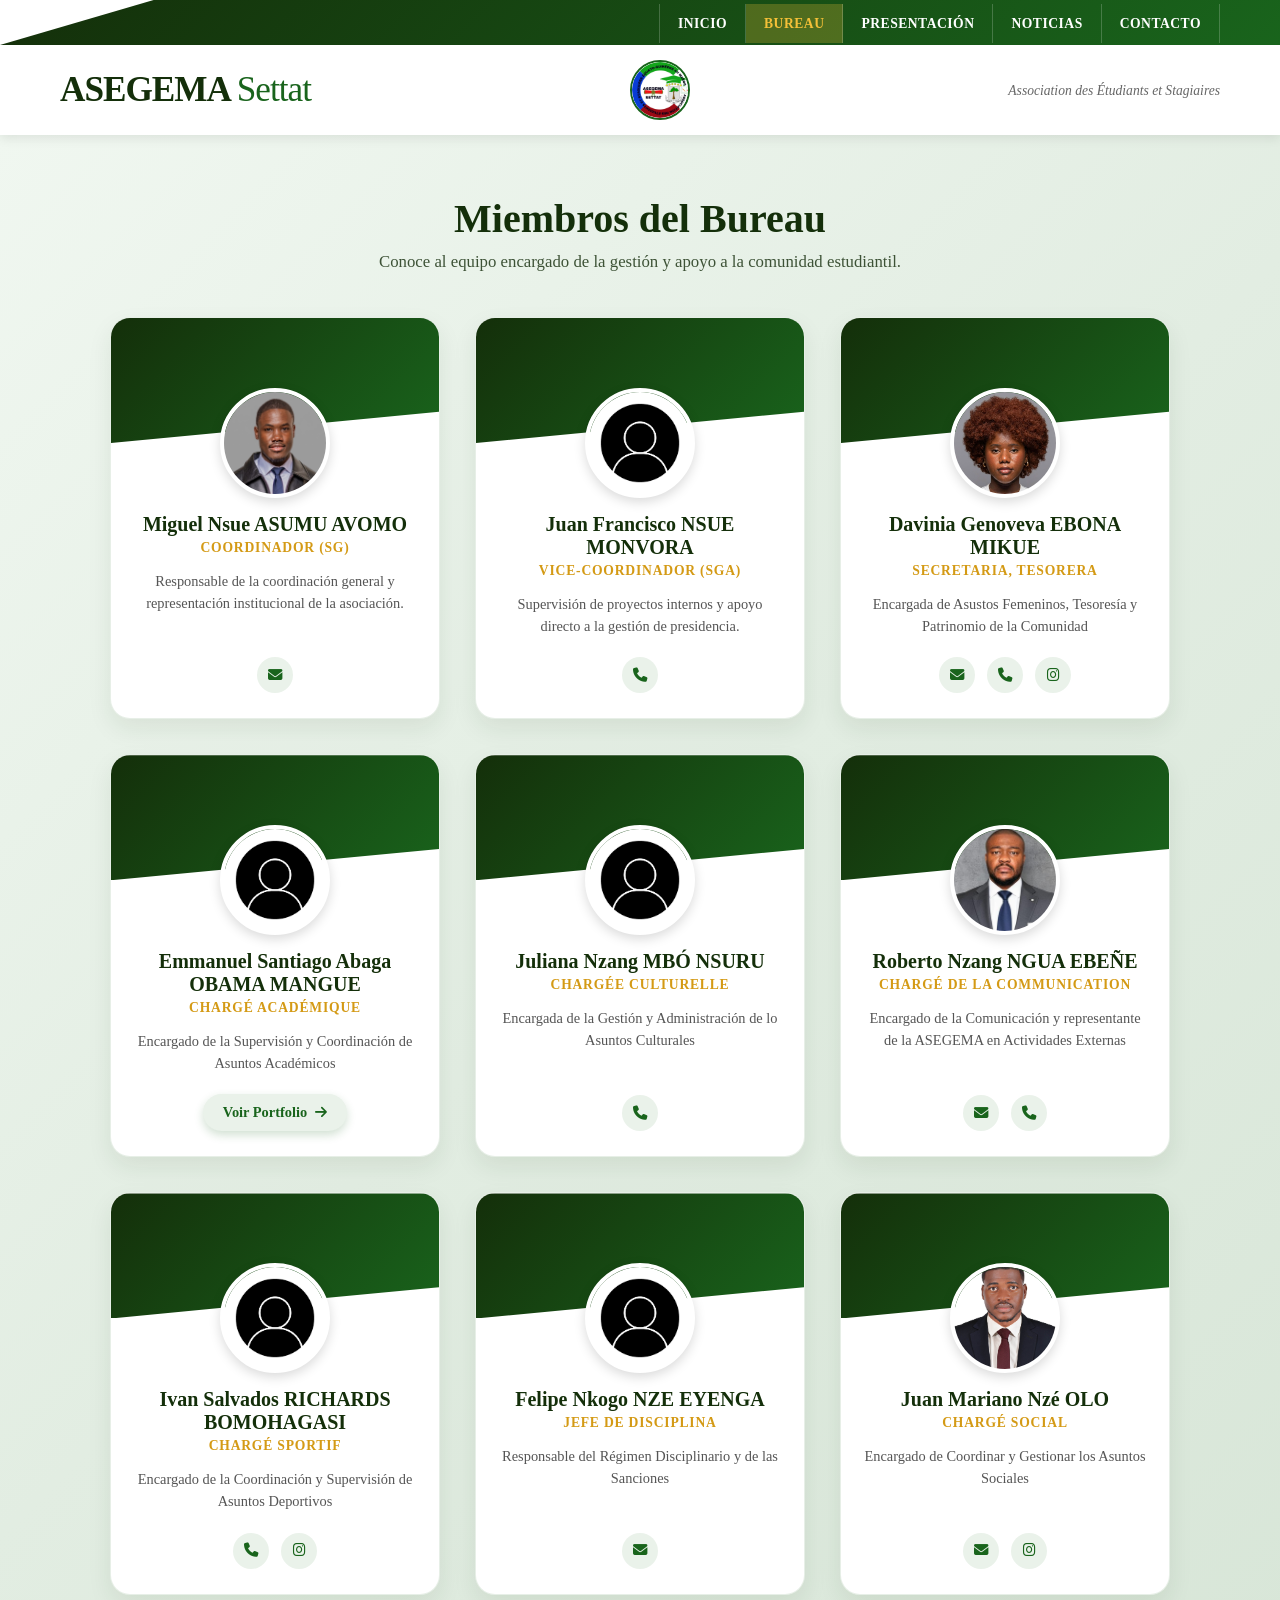
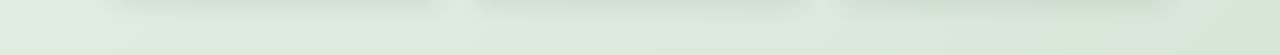
==== bureau.html @ 9135a16c "Primer Lanzamiento" ====
<!DOCTYPE html>
<html lang="es">
<head>
    <meta charset="UTF-8">
    <meta name="viewport" content="width=device-width, initial-scale=1.0">
    <title>Bureau | ASEGEMA Settat</title>
    
    <!-- CSS Exclusivo de la página Bureau -->
    <link rel="stylesheet" href="css/bureau.css">

     <!-- CSS Principal (Header, Footer, tipografía general) -->
    <link rel="stylesheet" href="css/styles.css">
    
    <!-- Font Awesome para los iconos de contacto -->
    <link rel="stylesheet" href="https://cdnjs.cloudflare.com/ajax/libs/font-awesome/6.5.1/css/all.min.css">
</head>
<body>
    <header class="site-header">
    
    <!-- 1. Barra Superior con Navegación y Forma Curva -->
    <div class="top-header-bar">
        <div class="top-container">
            <!-- Menú Navegación en la barra superior -->
            <nav class="nav-menu">
                <ul>
                    <li><a href="index.html">INICIO</a></li>
                    <li><a href="bureau.html" class="active">BUREAU</a></li>
                    <li><a href="membres.html">PRESENTACIÓN</a></li>
                    <li><a href="noticias.html">NOTICIAS</a></li>
                    <li><a href="#contacto">CONTACTO</a></li>
                </ul>
            </nav>
        </div>
    </div>

    <!-- 2. Barra Principal (Logo sobre fondo blanco) -->
    <div class="main-header-bar">
        <div class="container main-container">
            <div class="logo">
                <a href="#inicio">
                    <h1>ASEGEMA <span>Settat</span></h1>
                </a>
            </div>

            <div class="icon-avatar">
                    <img src="images/ASEGEMA Settat.jpeg" alt="Logo ASEGEMA Settat">
            </div>
            
            <!-- Espacio reservado para buscador o redes si lo deseas en el futuro -->
            <div class="header-extra">
                <span class="tagline">Association des Étudiants et Stagiaires</span>
            </div>
        </div>
    </div>

</header>

    <main class="bureau-page">
        <div class="container">
            <h1 class="bureau-title">Miembros del Bureau</h1>
            <p class="bureau-subtitle">Conoce al equipo encargado de la gestión y apoyo a la comunidad estudiantil.</p>

            <!-- Grilla principal de 8 tarjetas -->
            <div class="bureau-grid">

                <!-- 1. Président -->
                <div class="profile-card">
                    <div class="card-header-bg"></div>
                    <div class="profile-avatar">
                        <img src="images/Membres/SG.jpeg" alt="Nombre Apellidos">
                    </div>
                    <div class="card-body">
                        <h3>Miguel Nsue ASUMU AVOMO</h3>
                        <span class="member-role">Coordinador (SG)</span>
                        <p class="member-desc">Responsable de la coordinación general y representación institucional de la asociación.</p>
                        <div class="member-contact">
                            <a href="mailto:miguelnsue13@gmail.com" aria-label="Email"><i class="fa-solid fa-envelope"></i></a>
                        </div>
                    </div>
                </div>

                <!-- 2. Vice-Président -->
                <div class="profile-card">
                    <div class="card-header-bg"></div>
                    <div class="profile-avatar">
                        <img src="images/profil.png" alt="Nombre Apellidos">
                    </div>
                    <div class="card-body">
                        <h3>Juan Francisco NSUE MONVORA</h3>
                        <span class="member-role">Vice-Coordinador (SGA)</span>
                        <p class="member-desc">Supervisión de proyectos internos y apoyo directo a la gestión de presidencia.</p>
                        <div class="member-contact">
                            <a href="tel:+212776471736" aria-label="Téléphone"><i class="fa-solid fa-phone"></i></a>
                        </div>
                    </div>
                </div>

                <!-- 3. Secrétaire Général -->
                <div class="profile-card">
                    <div class="card-header-bg"></div>
                    <div class="profile-avatar">
                        <img src="images/Membres/Davinia.jpg" alt="Nombre Apellidos">
                    </div>
                    <div class="card-body">
                        <h3>Davinia Genoveva EBONA MIKUE</h3>
                        <span class="member-role">Secretaria, Tesorera</span>
                        <p class="member-desc">Encargada de Asustos Femeninos, Tesoresía y Patrinomio de la Comunidad</p>
                        <div class="member-contact">
                            <a href="mailto:ebonamikuedavinia@gmail.com" aria-label="Email"><i class="fa-solid fa-envelope"></i></a>
                            <a href="tel:+212 6 82 59 41 93" aria-label="Téléphone"><i class="fa-solid fa-phone"></i></a>
                            <a href="https://www.instagram.com/wendy_tx_17?igsh=Nm9wcmEwaTJwZjBo&utm_source=ig_contact_invite" target="_blank"><i class="fa-brands fa-instagram"></i></a>
                        </div>
                    </div>
                </div>

                <!-- 4. Responsable Académique  -->
                <div class="profile-card">
                    <div class="card-header-bg"></div>
                    <div class="profile-avatar">
                        <img src="images/profil.png" alt="Nombre Apellidos">
                    </div>
                    <div class="card-body">
                        <h3>Emmanuel Santiago Abaga OBAMA MANGUE</h3>
                        <span class="member-role">Chargé Académique</span>
                        <p class="member-desc">Encargado de la Supervisión y Coordinación de Asuntos Académicos</p>
                        <a href="https://emmsantiago42-ops.github.io/obamamague-portfolio/" target="_blank" class="portfolio-btn">
                            <span>Voir Portfolio</span>
                            <i class="fa-solid fa-arrow-right"></i>
                        </a>
                    </div>
                </div>

                <!-- 5. Responsable Culturel -->
                <div class="profile-card">
                    <div class="card-header-bg"></div>
                    <div class="profile-avatar">
                        <img src="images/profil.png" alt="Nombre Apellidos">
                    </div>
                    <div class="card-body">
                        <h3>Juliana Nzang MBÓ NSURU</h3>
                        <span class="member-role">Chargée Culturelle</span>
                        <p class="member-desc">Encargada de la Gestión y Administración de lo Asuntos Culturales</p>
                        <div class="member-contact">
                            <a href="tel:+212629309653" aria-label="Téléphone"><i class="fa-solid fa-phone"></i></a>
                        </div>
                    </div>
                </div>

                <!-- 6. Responsable de la communication -->
                <div class="profile-card">
                    <div class="card-header-bg"></div>
                    <div class="profile-avatar">
                        <img src="images/Membres/Oro.jpeg" alt="Nombre Apellidos">
                    </div>
                    <div class="card-body">
                        <h3>Roberto Nzang NGUA EBEÑE</h3>
                        <span class="member-role">Chargé de la Communication</span>
                        <p class="member-desc">Encargado de la Comunicación y representante de la ASEGEMA en Actividades Externas</p>
                        <div class="member-contact">
                            <a href="mailto:robertongua760539@gmail.com" aria-label="Email"><i class="fa-solid fa-envelope"></i></a>
                            <a href="tel:+212764933603" aria-label="Téléphone"><i class="fa-solid fa-phone"></i></a>
                        </div>
                    </div>
                </div>

                <!-- 7. Responsable Sportif -->
                <div class="profile-card">
                    <div class="card-header-bg"></div>
                    <div class="profile-avatar">
                        <img src="images/profil.png" alt="Nombre Apellidos">
                    </div>
                    <div class="card-body">
                        <h3>Ivan Salvados RICHARDS BOMOHAGASI</h3>
                        <span class="member-role">Chargé Sportif</span>
                        <p class="member-desc">Encargado de la Coordinación y Supervisión de Asuntos Deportivos</p>
                        <div class="member-contact">
                            <a href="tel:+212766841729" aria-label="Téléphone"><i class="fa-solid fa-phone"></i></a>
                            <a href="https://www.instagram.com/richardsivansalvador?igsh=M2QxNnBqYmNiM3dt" target="_blank"><i class="fa-brands fa-instagram"></i></a>
                        </div>
                    </div>
                </div>

                <!-- 8. Responsable Disciplinaire -->
                <div class="profile-card">
                    <div class="card-header-bg"></div>
                    <div class="profile-avatar">
                        <img src="images/profil.png" alt="Nombre Apellidos">
                    </div>
                    <div class="card-body">
                        <h3>Felipe Nkogo NZE EYENGA</h3>
                        <span class="member-role">Jefe de Disciplina</span>
                        <p class="member-desc">Responsable del Régimen Disciplinario y de las Sanciones</p>
                        <div class="member-contact">
                            <a href="mailto:nzeeyengafelipenkogo@gmail.com" aria-label="Email"><i class="fa-solid fa-envelope"></i></a>
                        </div>
                    </div>
                </div>

                <!-- 9. Responsable Sociale -->
                <div class="profile-card">
                    <div class="card-header-bg"></div>
                    <div class="profile-avatar">
                        <img src="images/Membres/IMG-20260731-WA0099.jpg" alt="Nombre Apellidos">
                    </div>
                    <div class="card-body">
                        <h3>Juan Mariano Nzé OLO</h3>
                        <span class="member-role">Chargé Social</span>
                        <p class="member-desc">Encargado de Coordinar y Gestionar los Asuntos Sociales</p>
                        <div class="member-contact">
                            <a href="mailto:ndongbindangmarianojavier@gmail.com" aria-label="Email"><i class="fa-solid fa-envelope"></i></a>
                            <a href="https://www.instagram.com/adictomariano?utm_source=qr&igsh=MTdwdndyNHoyZ2x6cw==" target="_blank"><i class="fa-brands fa-instagram"></i></a>
                        </div>
                    </div>
                </div>

            </div>
        </div>
    </main>
    <script src="js/main.js"></script>
</body>
</html>
---- css/bureau.css ----
/* ==========================================================================
   ESTILOS EXCLUSIVOS - PÁGINA BUREAU (bureau.css)
   ========================================= */

/* Fondo verde suave con degradado sutil */
.bureau-page {
    padding: 60px 0;
    background: linear-gradient(135deg, #f0f7f0 0%, #e2ede2 50%, #d8e6d8 100%);
    min-height: 100vh;
}

.bureau-title {
    text-align: center;
    font-size: 2.5rem;
    color: #142f0a;
    font-weight: 800;
    margin-bottom: 10px;
}

.bureau-subtitle {
    text-align: center;
    color: #3d5236;
    margin-bottom: 45px;
    font-size: 1.05rem;
}

/* Grilla de 3 columnas */
.bureau-grid {
    display: grid;
    grid-template-columns: repeat(3, 1fr);
    gap: 35px;
    max-width: 1100px;
    margin: 0 auto;
    padding: 0 20px;
}

/* Estructura de la tarjeta */
.profile-card {
    background-color: #ffffff;
    border-radius: 20px;
    box-shadow: 0 10px 25px rgba(20, 47, 10, 0.08);
    border: 1px solid rgba(25, 100, 28, 0.1);
    display: flex;
    flex-direction: column;
    align-items: center; /* Centra horizontalmente el avatar y contenido */
    overflow: hidden; /* Mantiene bordes redondeados limpios */
    transition: transform 0.3s ease, box-shadow 0.3s ease;
}

.profile-card:hover {
    transform: translateY(-8px);
    box-shadow: 0 18px 35px rgba(20, 47, 10, 0.15);
}

/* 1. Cabecera verde con corte diagonal */
.card-header-bg {
    width: 100%;
    height: 125px;
    background: linear-gradient(135deg, #142f0a 0%, #19641c 100%);
    clip-path: polygon(0 0, 100% 0, 100% 75%, 0 100%);
}

/* 2. Avatar centrado en la línea de corte */
.profile-avatar {
    width: 110px;
    height: 110px;
    margin-top: -55px; /* Sube la imagen la mitad de su tamaño */
    position: relative;
    z-index: 5;
}

.profile-avatar img {
    width: 100%;
    height: 100%;
    border-radius: 50%;
    object-fit: cover;
    border: 4px solid #ffffff;
    background-color: #e2ede2; /* Color de fondo mientras carga la imagen */
    box-shadow: 0 4px 12px rgba(0, 0, 0, 0.15);
}

/* 3. Cuerpo de la tarjeta */
.card-body {
    padding: 15px 20px 25px 20px;
    text-align: center;
    width: 100%;
    display: flex;
    flex-direction: column;
    align-items: center;
    flex: 1;
}

.card-body h3 {
    font-size: 1.25rem;
    color: #142f0a;
    font-weight: 700;
    margin-bottom: 4px;
}

.member-role {
    font-size: 0.85rem;
    color: #d49a15;
    font-weight: 700;
    text-transform: uppercase;
    letter-spacing: 0.8px;
    margin-bottom: 15px;
}

.member-desc {
    font-size: 0.9rem;
    color: #555555;
    line-height: 1.5;
    margin-bottom: 20px;
}

/* Iconos de contacto */
.member-contact {
    display: flex;
    gap: 12px;
    margin-top: auto; /* Empuja los iconos al fondo si varía el alto del texto */
}

.member-contact a {
    width: 36px;
    height: 36px;
    background-color: #eaf2ea;
    color: #19641c;
    border-radius: 50%;
    display: flex;
    align-items: center;
    justify-content: center;
    text-decoration: none;
    font-size: 0.9rem;
    transition: all 0.3s ease;
}

.member-contact a:hover {
    background-color: #f5c038;
    color: #142f0a;
    transform: scale(1.1);
}

/* Botón de Portafolio con transiciones */
.portfolio-btn {
    margin-top: auto; /* Mantiene el botón alineado al final de la tarjeta */
    display: inline-flex;
    align-items: center;
    justify-content: center;
    gap: 8px;
    padding: 10px 20px;
    background-color: #eaf2ea;
    color: #19641c;
    font-size: 0.9rem;
    font-weight: 600;
    text-decoration: none;
    border-radius: 25px;
    transition: all 0.3s ease;
    box-shadow: 0 4px 10px rgba(25, 100, 28, 0.2);
}

/* Efecto al pasar el cursor (Hover) */
.portfolio-btn:hover {
    background-color: #f5c038;
    color: #142f0a;
    transform: translateY(-2px);
    box-shadow: 0 6px 15px rgba(245, 192, 56, 0.4);
}

.portfolio-btn i {
    font-size: 0.85rem;
    transition: transform 0.3s ease;
}

.portfolio-btn:hover i {
    transform: translateX(4px); /* Desplaza la flecha sutilmente a la derecha */
}

/* ==========================================
   RESPONSIVO
   ========================================== */
@media (max-width: 992px) {
    .bureau-grid {
        grid-template-columns: repeat(2, 1fr);
        gap: 25px;
    }
}

@media (max-width: 600px) {
    .bureau-grid {
        grid-template-columns: 1fr;
    }
}
---- css/styles.css ----
/* Reset básico para evitar espacios blancos indeseados */
* {
    margin: 0;
    padding: 0;
    box-sizing: border-box;
}

.container {
    max-width: 1200px;
    margin: 0 auto;
    padding: 0 20px;
}

/* ==========================================
   HEADER ESTILO MODELO (CURVO + VERDE)
   ========================================== */
.site-header {
    width: 100%;
    position: relative;
    top: 0;
    z-index: 1000;
    background-color: #ffffff;
    box-shadow: 0 4px 10px rgba(0,0,0,0.08);
}

/* 1. Barra Superior (Verde con la diagonal curva) */
.top-header-bar {
    background: linear-gradient(135deg, #142f0a 0%, #19641c 100%);
    height: 45px;
    width: 100%;
    position: relative;
    /* Crear el corte diagonal/curvo característico del modelo a la izquierda */
    clip-path: polygon(12% 0, 100% 0, 100% 100%, 0% 100%);
    margin-left: auto;
}

.top-container {
    max-width: 1200px;
    margin: 0 auto;
    height: 100%;
    display: flex;
    justify-content: flex-end;
    align-items: center;
    padding-right: 20px;
}

/* Enlaces del menú superior */
.nav-menu ul {
    display: flex;
    list-style: none;
    gap: 0;
}

.nav-menu ul li a {
    color: #ffffff;
    text-decoration: none;
    font-size: 0.85rem;
    font-weight: 700;
    padding: 12px 18px;
    letter-spacing: 0.5px;
    transition: background-color 0.3s;
    border-right: 1px solid rgba(255, 255, 255, 0.2);
}

.nav-menu ul li:first-child a {
    border-left: 1px solid rgba(255, 255, 255, 0.2);
}

.nav-menu ul li a:hover,
.nav-menu ul li a.active {
    background-color: rgba(245, 192, 56, 0.25);
    color: #f5c038; /* Amarillo de acento */
}

/* 2. Barra Inferior del Logo */
.main-header-bar {
    background-color: #ffffff;
    padding: 15px 0;
}

.main-container {
    display: flex;
    justify-content: space-between;
    align-items: center;
}

.logo a {
    text-decoration: none;
}

.logo h1 {
    font-size: 2.2rem;
    font-weight: 800;
    color: #142f0a;
    letter-spacing: -1px;
}

.logo h1 span {
    color: #19641c;
    font-weight: 400;
}

.header-extra .tagline {
    font-size: 0.85rem;
    color: #666666;
    font-style: italic;
}

/* ==========================================
   SECCIÓN HERO / INICIO (CON IMAGEN DE FONDO)
   ========================================== */

.hero-section {
    position: relative;
    width: 100%;
    min-height: 85vh;
    /* Ajusta la ruta a tu archivo si es necesario */
    background-image: url('../images/ASEGEMA\ Settat.jpeg');
    background-repeat: no-repeat;
    /* Ubicamos la imagen alineada a la derecha y centrada verticalmente */
    background-position: right 5% center;
    /* Ajustamos el tamaño para que el logo no se agigante */
    background-size: contain; 
    background-color: #0f2407; /* Fondo verde oscuro de respaldo */
    display: flex;
    align-items: center;
    color: #ffffff;
    overflow: hidden;
}

/* Capa de contraste sobre la imagen (Oscurece suavemente para leer el texto) */
.hero-overlay {
    position: absolute;
    top: 0;
    left: 0;
    width: 100%;
    height: 100%;
    /* Muy oscuro a la izquierda para leer el texto; más claro a la derecha para ver el logo */
    background: linear-gradient(
        to right, 
        rgba(15, 36, 7, 0.95) 0%, 
        rgba(15, 36, 7, 0.85) 45%, 
        rgba(15, 36, 7, 0.35) 100%
    );
    z-index: 1;
}

/* Contenedor del contenido sobre el overlay */
.hero-container {
    position: relative;
    z-index: 2;
    width: 100%;
    max-width: 1200px;
    margin-left: 50px;
    padding: 40px 20px;
}

.hero-content {
    max-width: 750px; /* Un poco más ancho para dar respiro al texto */
}

.hero-content p{
    font-size: 30px;
}

/* Botón VER PRESENTACIÓN */
.btn-play {
    display: inline-flex;
    align-items: center;
    gap: 12px;
    color: #ffffff;
    text-decoration: none;
    font-weight: 700;
    font-size: 0.85rem;
    letter-spacing: 1.5px;
    text-transform: uppercase;
    margin-bottom: 25px;
}


.play-icon {
    display: inline-flex;
    align-items: center;
    justify-content: center;
    width: 38px;
    height: 38px;
    background: rgba(255, 255, 255, 0.15);
    border: 2px solid #ffffff;
    border-radius: 50%;
    font-size: 0.75rem;
    transition: transform 0.3s ease, background 0.3s ease;
}

.icon-avatar {
    width: 60px; /* Ancho del icono */
    height: 60px; /* Alto del icono */
    border-radius: 50%; /* Lo hace completamente redondo */
    overflow: hidden; /* Corta los bordes sobrantes */
    border: 2px solid #19641c; /* Borde decorativo opcional */
    display: inline-flex;
    align-items: center;
    justify-content: center;
}

.icon-avatar img {
    width: 100%;
    height: 100%;
    object-fit: cover; /* Ajusta la imagen al círculo sin deformarla */
}

.btn-play:hover .play-icon {
    transform: scale(1.1);
    background: #f5c038;
    border-color: #f5c038;
    color: #142f0a;
}

/* Títulos y Párrafos */
.hero-content h1 {
    font-size: 3rem;
    font-weight: 800;
    line-height: 1.15;
    margin-bottom: 12px;
    color: #ffffff;
}

.hero-content h1 span {
    color: #f5c038; /* Amarillo dorado de acento */
}

.hero-content h2 {
    font-size: 1.35rem;
    font-weight: 400;
    margin-bottom: 25px;
    color: #e2ede2;
}

.hero-content p {
    font-size: 1.05rem;
    line-height: 1.6;
    margin-bottom: 15px;
    color: #f0f5f0;
}

/* Botones Inferiores */
.hero-buttons {
    display: flex;
    gap: 18px;
    margin-top: 30px;
}

.btn-primary {
    background-color: #f5c038;
    color: #142f0a;
    padding: 12px 30px;
    border-radius: 25px;
    text-decoration: none;
    font-weight: 700;
    font-size: 0.95rem;
    box-shadow: 0 4px 15px rgba(245, 192, 56, 0.3);
    transition: all 0.3s ease;
}

.btn-primary:hover {
    transform: translateY(-2px);
    background-color: #e0ac2b;
}

.btn-secondary {
    border: 2px solid #ffffff;
    color: #ffffff;
    padding: 10px 28px;
    border-radius: 25px;
    text-decoration: none;
    font-weight: 700;
    font-size: 0.95rem;
    transition: all 0.3s ease;
}

.btn-secondary:hover {
    background-color: #ffffff;
    color: #142f0a;
    transform: translateY(-2px);
}
/* ==========================================
   SECCIÓN MOT DU PRÉSIDENT (ESPACIOS LATERALES + BOTÓN)
   ========================================== */

#mot-president {
    padding: 30px 0; 
    width: 100%;
}

/* Reducimos el ancho máximo para ajustar los márgenes laterales */
.quote-card {
    position: relative;
    background: linear-gradient(135deg, #eaf2ea 0%, #e4efe4 50%, #bed1bf 100%);
    border-radius: 20px;
    padding: 25px 30px; /* Reducido relleno lateral a 30px */
    border: 1px solid rgba(25, 100, 28, 0.15);
    box-shadow: 0 10px 25px rgba(20, 47, 10, 0.08);
    
    /* CONTROL DE ESPACIOS LATERALES: ajusta el ancho total */
    max-width: 1500px; /* Al bajar este valor, se reducen los espacios muertos a los lados */
    margin: 50px auto;
}

.section-title {
    color: #f5c038;
    font-size: 2rem;
    font-weight: 700;
    margin-bottom: 20px;
    position: relative;
    z-index: 2;
}

.quote-content {
    margin: 30px;
    display: flex;
    align-items: center;
    gap: 25px; /* Ajustamos el espacio entre el badge del presidente y el texto */
}

/* Bloque del Presidente */
.president-badge {
    display: flex;
    align-items: center;
    background: linear-gradient(135deg, #142f0a 0%, #19641c 100%);
    border-radius: 80px 20px 20px 80px;
    padding: 10px 20px 10px 10px;
    min-width: 380px;
    border-right: 6px solid #f5c038;
    flex-shrink: 0;
}

.photo-wrapper img {
    width: 130px;
    height: 130px;
    border-radius: 50%;
    object-fit: cover;
    border: 3px solid #ffffff;
    box-shadow: 0 4px 10px rgba(0,0,0,0.15);
}

.badge-info {
    margin-left: 15px;
    color: #ffffff;
}

.badge-info h3 {
    font-size: 1.25rem;
    margin: 0 0 5px 0;
    font-weight: 700;
}

.badge-info p {
    font-size: 0.85rem;
    margin: 0;
    opacity: 0.9;
}

/* Texto de la Cita */
.quote-text-block {
    flex: 1;
}

.quote-message {
    color: #142f0a;
    font-size: 1.1rem;
    line-height: 1.5;
    font-weight: 600;
    margin-bottom: 18px;
}

/* RESTAURACIÓN DEL BOTÓN LIRE PLUS (Botón amarillo 3D) */
.btn-read-more {
    display: inline-block !important;
    background-color: #f5c038 !important;
    color: #142f0a !important;
    padding: 10px 22px !important;
    border-radius: 8px !important;
    text-decoration: none !important;
    font-weight: 700 !important;
    font-size: 0.9rem !important;
    box-shadow: 0 4px 0 #d4a222 !important;
    transition: transform 0.2s, background-color 0.2s !important;
}

.btn-read-more:hover {
    transform: translateY(-2px) !important;
    background-color: #e0ac2b !important;
}

/* Comillas flotantes */
.quote-icon {
    position: absolute;
    font-size: 4.5rem;
    line-height: 1;
    font-family: Georgia, serif;
    pointer-events: none;
}

.top-quote {
    top: 5px;
    left: 15px;
    color: #19641c;
    opacity: 0.15;
}

.bottom-quote {
    bottom: -10px;
    right: 20px;
    color: #f5c038;
}

/* Responsivo */
@media (max-width: 900px) {
    .quote-content {
        flex-direction: column;
        align-items: flex-start;
    }
    .president-badge {
        min-width: 100%;
        width: 100%;
    }
}

/* ==========================================================================
   SECCIÓN: ASEGEMA EN CIFRAS
   ========================================================================== */

.stats-section {
    background-color: #8ea590; /* Verde institucional */
    padding: 60px 20px;
    color: #335f35;
}

.stats-container {
    max-width: 1200px;
    margin: 0 auto;
    display: flex;
    align-items: center;
    gap: 40px;
}

/* Título lateral (Estilo FST) */
.stats-header {
    flex: 0 0 250px;
}

.stats-header h2 {
    font-size: 2.2rem;
    font-weight: 800;
    line-height: 1.2;
    color: #142f0a;
    text-transform: uppercase;
}

.stats-header h2 span {
    color: #f5c038; /* Dorado institucional */
    font-size: 2rem;
}

/* Grid de los contadores */
.stats-grid {
    flex: 1;
    display: grid;
    grid-template-columns: repeat(4, 1fr);
    gap: 35px 20px;
}

/* Tarjeta individual de estadística */
.stat-card {
    display: flex;
    flex-direction: column;
    align-items: flex-start;
}

.stat-number {
    font-size: 2.8rem;
    font-weight: 800;
    color: #f5c038; /* Amarillo/Dorado destacado */
    line-height: 1;
    margin-bottom: 6px;
}

.stat-label {
    font-size: 0.95rem;
    font-weight: 600;
    color: #142f0a;
    line-height: 1.3;
}

/* ==========================================================================
   RESPONSIVE MÓVIL Y TABLET
   ========================================================================== */

@media (max-width: 992px) {
    .stats-container {
        flex-direction: column;
        text-align: center;
        gap: 30px;
    }

    .stats-header {
        flex: auto;
    }

    .stats-grid {
        grid-template-columns: repeat(3, 1fr);
        width: 100%;
    }

    .stat-card {
        align-items: center;
    }
}

@media (max-width: 600px) {
    .stats-grid {
        grid-template-columns: repeat(2, 1fr); /* 2 columnas en pantallas pequeñas */
        gap: 25px 15px;
    }

    .stat-number {
        font-size: 2.2rem;
    }

    .stat-label {
        font-size: 0.85rem;
    }
}

/* ==========================================
   FOOTER COMPLETO (IZQUIERDA + DERECHA)
   ========================================== */

footer.site-footer, 
.site-footer {
    background: #142f0a !important; /* Verde oscuro */
    color: #ffffff !important;
    padding: 50px 0 30px 0 !important;
    border-top: 4px solid #f5c038 !important; /* Borde amarillo */
    font-family: sans-serif;
}

.footer-container {
    max-width: 1200px;
    margin: 0 auto;
    padding: 0 20px;
    display: flex !important;
    justify-content: space-between !important;
    align-items: flex-start !important;
    gap: 40px !important;
}

/* --- LADO IZQUIERDO (LOGO, SOBRE NOSOTROS Y COPYRIGHT) --- */
.footer-left {
    flex: 1;
    max-width: 450px;
    line-height: 29px;
}

.footer-logo h2 {
    font-size: 1.8rem;
    font-weight: 800;
    color: #ffffff !important;
    margin-bottom: 12px;
}

.footer-logo h2 span {
    color: #f5c038 !important;
}

.footer-about {
    font-size: 0.95rem;
    line-height: 1.6;
    color: #d0e0d0 !important;
    margin-bottom: 20px;
}

.copyright {
    font-size: 0.85rem;
    color: #8fae8f !important; /* Color verde claro legible para el copyright */
    font-weight: 500;
}

/* --- LADO DERECHO (CONTACTO Y REDES) --- */
.footer-right {
    flex: 1;
    max-width: 400px;
}

.footer-right h3 {
    font-size: 1.5rem;
    color: #ffffff !important;
    margin-bottom: 20px;
    position: relative;
    padding-bottom: 8px;
}

.footer-right h3::after {
    content: '';
    position: absolute;
    left: 0;
    bottom: 0;
    width: 40px;
    height: 3px;
    background-color: #f5c038;
}

.contact-info {
    display: flex !important;
    flex-direction: column !important;
    gap: 15px !important;
    margin-bottom: 25px !important;
}

.contact-item {
    display: flex !important;
    align-items: center !important;
    gap: 15px !important;
}

/* Caja amarilla para los iconos */
.icon-box {
    width: 38px !important;
    height: 38px !important;
    background-color: #f5c038 !important;
    color: #142f0a !important;
    border-radius: 6px !important;
    display: flex !important;
    align-items: center !important;
    justify-content: center !important;
    font-size: 1rem !important;
    flex-shrink: 0;
}

.contact-item span {
    color: #ffffff !important;
    font-size: 0.95rem;
}

/* Botones de Redes Sociales */
.social-links {
    display: flex !important;
    gap: 12px !important;
}

.social-icon {
    width: 40px !important;
    height: 40px !important;
    background-color: #ffffff !important;
    color: #142f0a !important;
    border-radius: 50% !important;
    display: flex !important;
    align-items: center !important;
    justify-content: center !important;
    text-decoration: none !important;
    font-size: 1.1rem !important;
    transition: transform 0.3s ease, background-color 0.3s ease !important;
}

.social-icon:hover {
    transform: translateY(-4px) !important;
    background-color: #f5c038 !important;
}

/* Responsivo para móviles */
@media (max-width: 768px) {
    .footer-container {
        flex-direction: column !important;
        gap: 30px !important;
    }
}

/* Adaptación Responsive */
@media (max-width: 768px) {
    .quote-content {
        flex-direction: column;
        align-items: flex-start;
    }

    .president-badge {
        min-width: 100%;
        width: 100%;
        box-sizing: border-box;
    }
}
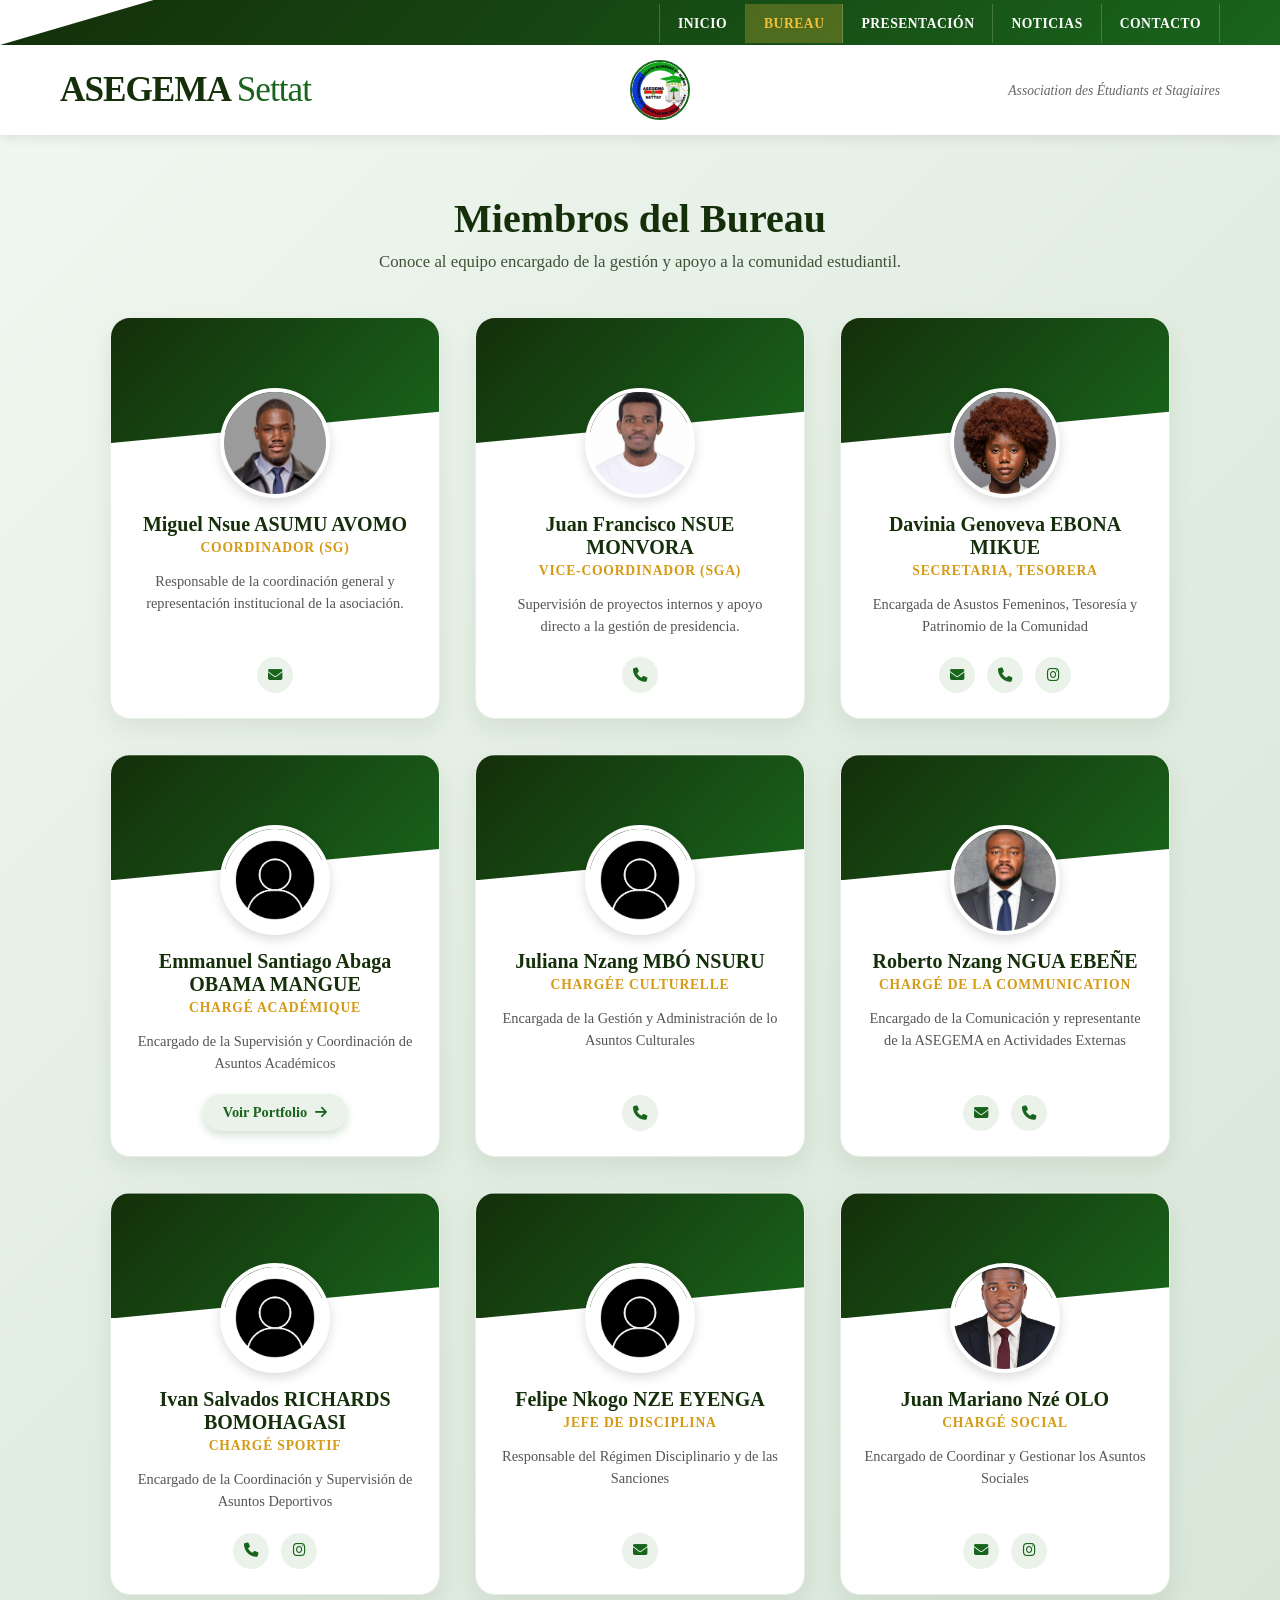
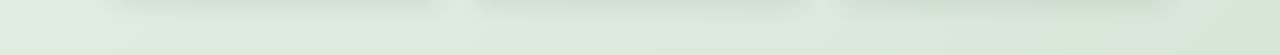
==== commit 2ef11eaf: "imagen" ====
--- a/bureau.html
+++ b/bureau.html
@@ -83,7 +83,7 @@
                 <div class="profile-card">
                     <div class="card-header-bg"></div>
                     <div class="profile-avatar">
-                        <img src="images/profil.png" alt="Nombre Apellidos">
+                        <img src="images/Membres/francisco.jpg" alt="Nombre Apellidos">
                     </div>
                     <div class="card-body">
                         <h3>Juan Francisco NSUE MONVORA</h3>
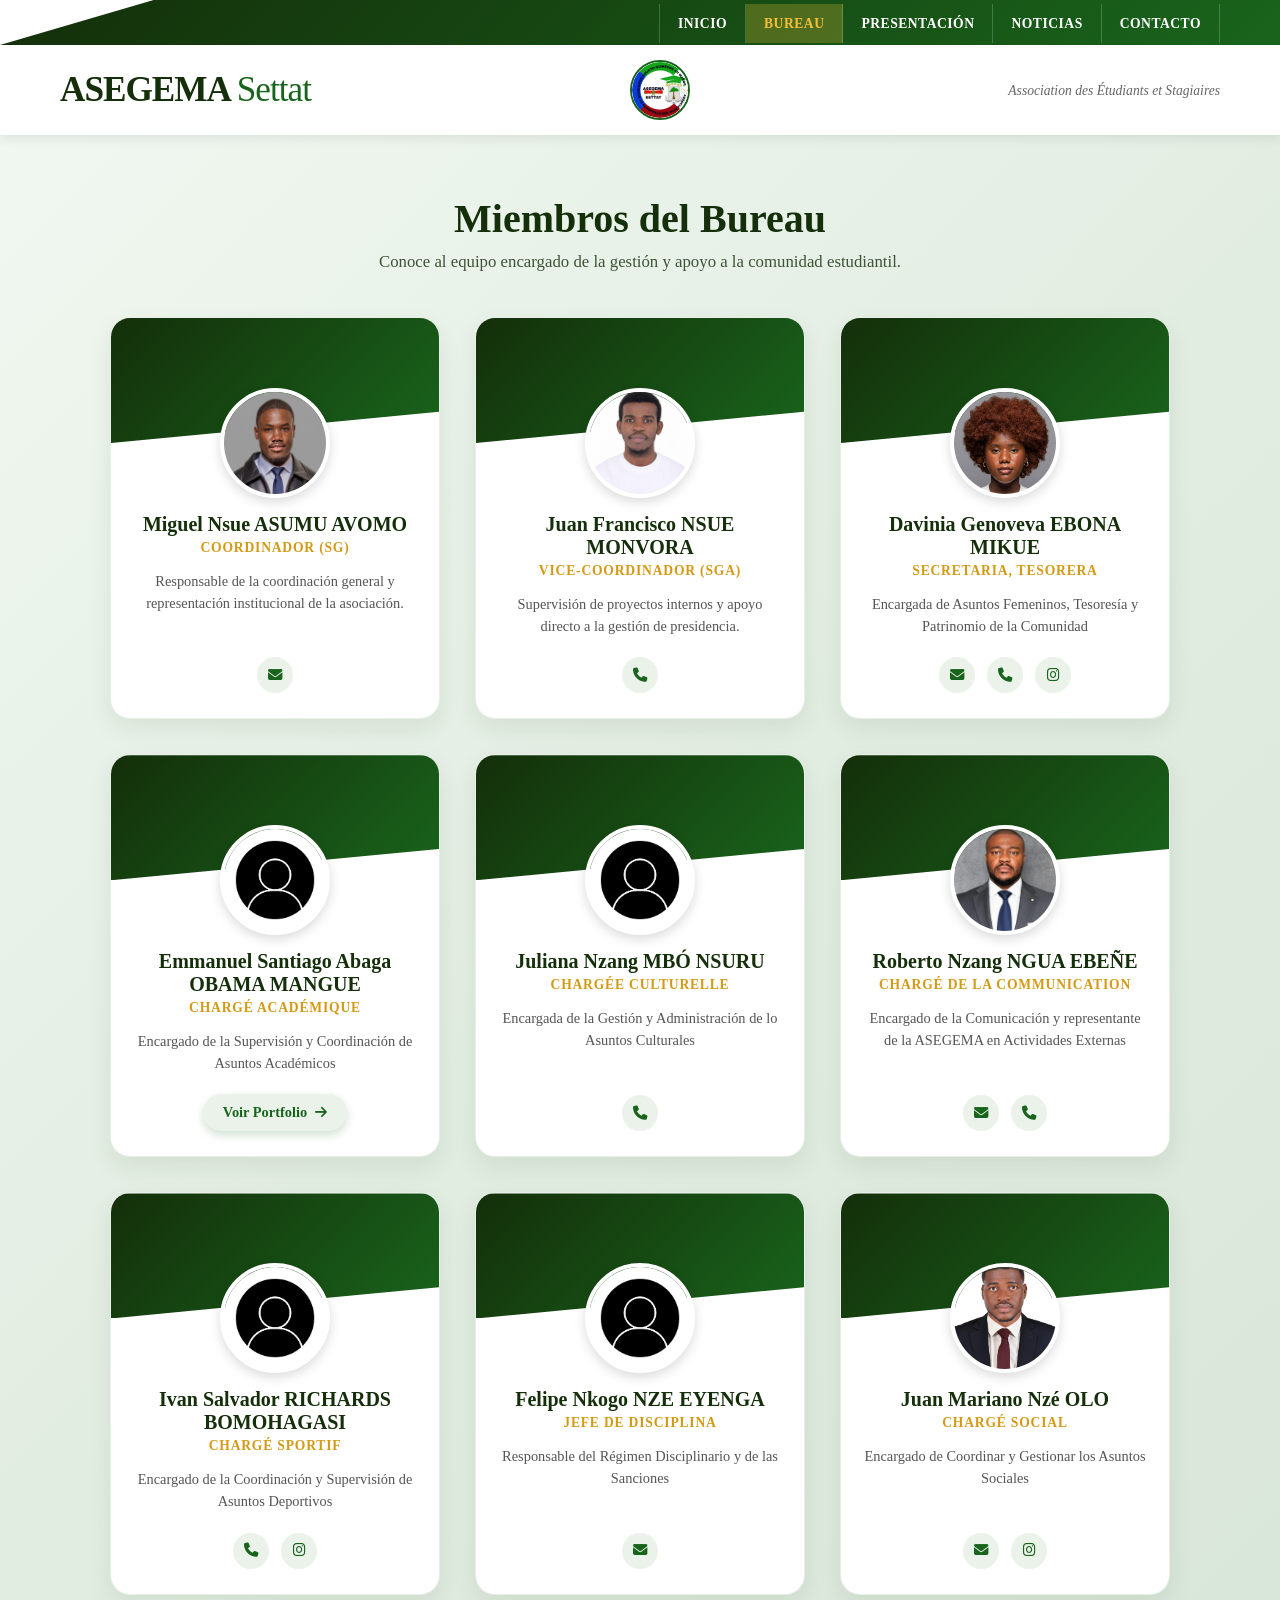
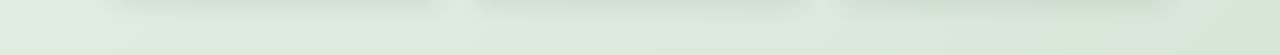
==== commit 6b191316: "ortografía" ====
--- a/bureau.html
+++ b/bureau.html
@@ -104,7 +104,7 @@
                     <div class="card-body">
                         <h3>Davinia Genoveva EBONA MIKUE</h3>
                         <span class="member-role">Secretaria, Tesorera</span>
-                        <p class="member-desc">Encargada de Asustos Femeninos, Tesoresía y Patrinomio de la Comunidad</p>
+                        <p class="member-desc">Encargada de Asuntos Femeninos, Tesoresía y Patrinomio de la Comunidad</p>
                         <div class="member-contact">
                             <a href="mailto:ebonamikuedavinia@gmail.com" aria-label="Email"><i class="fa-solid fa-envelope"></i></a>
                             <a href="tel:+212 6 82 59 41 93" aria-label="Téléphone"><i class="fa-solid fa-phone"></i></a>
@@ -170,7 +170,7 @@
                         <img src="images/profil.png" alt="Nombre Apellidos">
                     </div>
                     <div class="card-body">
-                        <h3>Ivan Salvados RICHARDS BOMOHAGASI</h3>
+                        <h3>Ivan Salvador RICHARDS BOMOHAGASI</h3>
                         <span class="member-role">Chargé Sportif</span>
                         <p class="member-desc">Encargado de la Coordinación y Supervisión de Asuntos Deportivos</p>
                         <div class="member-contact">
--- a/css/styles.css
+++ b/css/styles.css
@@ -160,7 +160,11 @@
 }
 
 .hero-content p{
-    font-size: 30px;
+    font-size: 30px;       /* Tamaño legible y proporcional */
+    line-height: 1.6;
+    margin-bottom: 15px;
+    color: #f0f5f0;
+    max-width: 500px;
 }
 
 /* Botón VER PRESENTACIÓN */
@@ -666,25 +670,154 @@
     background-color: #f5c038 !important;
 }
 
-/* Responsivo para móviles */
-@media (max-width: 768px) {
-    .footer-container {
-        flex-direction: column !important;
-        gap: 30px !important;
-    }
-}
-
-/* Adaptación Responsive */
-@media (max-width: 768px) {
+/* ==========================================================================
+   RESPONSIVE OPTIMIZADO (TABLETAS Y TELÉFONOS)
+   ========================================================================== */
+
+/* --- TABLETAS (Pantallas < 992px) --- */
+@media screen and (max-width: 992px) {
+    /* Ajustes generales del Header */
+    .top-header-bar {
+        clip-path: none; /* Elimina la curva diagonal si aprieta los botones */
+        height: auto;
+    }
+    
+    .top-container {
+        justify-content: center;
+        padding: 5px 10px;
+    }
+
+    .main-container {
+        flex-direction: column;
+        text-align: center;
+        gap: 10px;
+    }
+
+    /* Hero */
+    .hero-container {
+        margin-left: 0;
+        padding: 60px 20px;
+    }
+
+    .hero-content h1 {
+        font-size: 2.3rem;
+    }
+
+    /* Mot du Président */
+    .quote-card {
+        margin: 20px 15px;
+        padding: 20px;
+    }
+
     .quote-content {
         flex-direction: column;
-        align-items: flex-start;
+        margin: 15px 0;
+        gap: 20px;
     }
 
     .president-badge {
         min-width: 100%;
         width: 100%;
-        box-sizing: border-box;
-    }
-}
-
+        border-radius: 20px; /* Cambia a borde curvo uniforme */
+    }
+
+    /* Footer */
+    .footer-container {
+        flex-direction: column;
+        gap: 30px;
+    }
+}
+
+/* --- TELÉFONOS (Pantallas < 768px) --- */
+@media screen and (max-width: 768px) {
+    
+    /* 1. Prevenir scroll horizontal accidental */
+    html, body {
+        overflow-x: hidden;
+    }
+
+    /* 2. Menú de Navegación */
+    .nav-menu ul {
+        flex-wrap: wrap;
+        justify-content: center;
+    }
+
+    .nav-menu ul li a {
+        font-size: 0.75rem;
+        padding: 8px 10px;
+        border: none !important; /* Quita los bordes verticales apretados */
+    }
+
+    /* 3. Hero / Sección Principal */
+    .hero-section {
+        min-height: auto;
+        padding: 40px 0;
+        background-position: center; /* Centra la imagen de fondo */
+    }
+
+    .hero-content h1 {
+        font-size: 1.8rem;
+        line-height: 1.2;
+    }
+
+    .hero-content h2 {
+        font-size: 1.1rem;
+    }
+
+    .hero-content p {
+        font-size: 0.95rem !important; /* Sobrescribe los 30px del CSS base */
+    }
+
+    .hero-buttons {
+        flex-direction: column;
+        gap: 12px;
+    }
+
+    .btn-primary, .btn-secondary {
+        text-align: center;
+        width: 100%;
+    }
+
+    /* 4. Mot du Président */
+    .president-badge {
+        flex-direction: column;
+        text-align: center;
+        padding: 15px;
+        border-right: none;
+        border-bottom: 4px solid #f5c038;
+    }
+
+    .badge-info {
+        margin-left: 0;
+        margin-top: 10px;
+    }
+
+    .quote-message {
+        font-size: 0.95rem;
+    }
+
+    /* 5. Cifras / Estadísticas */
+    .stats-grid {
+        grid-template-columns: repeat(2, 1fr);
+        gap: 20px 10px;
+    }
+
+    .stat-number {
+        font-size: 2rem;
+    }
+
+    .stat-label {
+        font-size: 0.8rem;
+    }
+}
+
+/* --- TELÉFONOS PEQUEÑOS (Pantallas < 480px) --- */
+@media screen and (max-width: 480px) {
+    .logo h1 {
+        font-size: 1.6rem;
+    }
+
+    .stats-grid {
+        grid-template-columns: 1fr; /* 1 columna en teléfonos muy pequeños */
+    }
+}
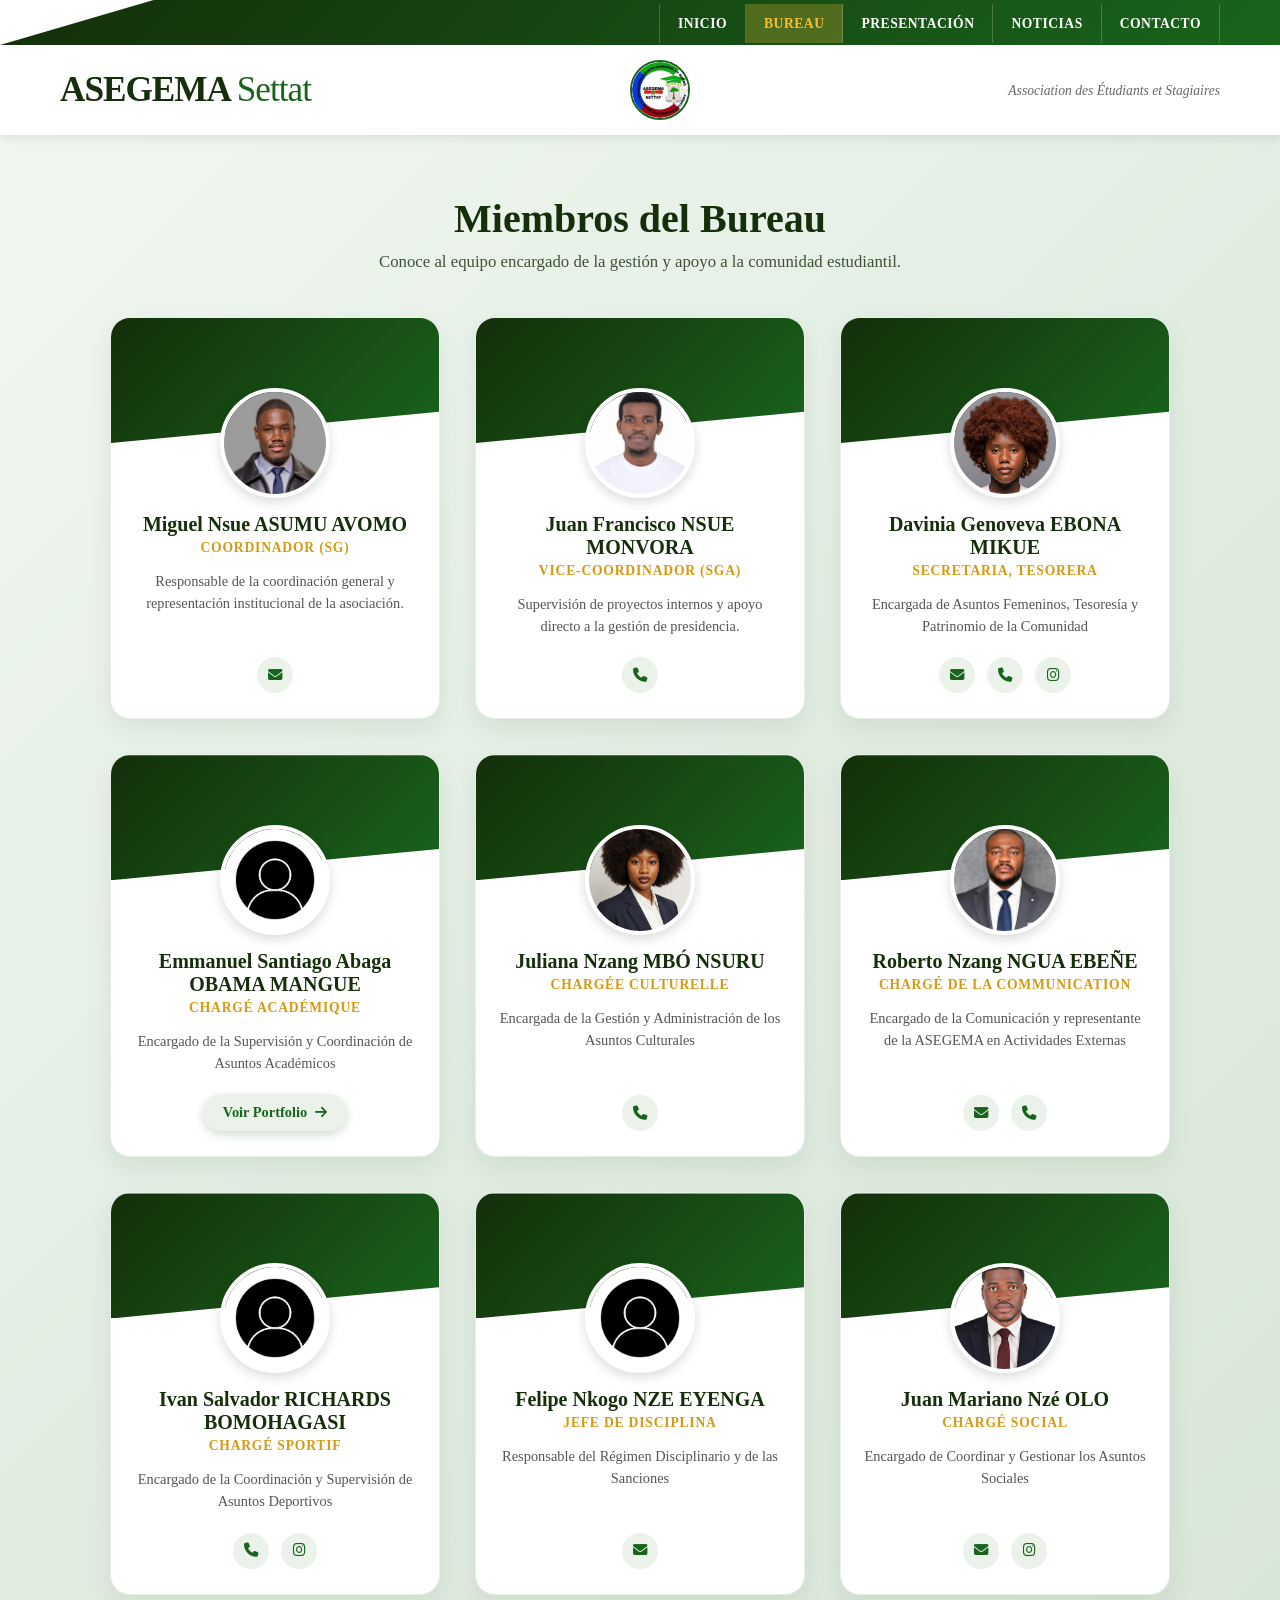
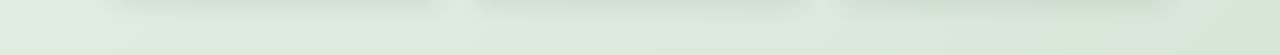
==== commit 02ddf8b3: "Nuevos cambios" ====
--- a/bureau.html
+++ b/bureau.html
@@ -134,12 +134,12 @@
                 <div class="profile-card">
                     <div class="card-header-bg"></div>
                     <div class="profile-avatar">
-                        <img src="images/profil.png" alt="Nombre Apellidos">
+                        <img src="images/Membres/Juliana.jpeg" alt="Nombre Apellidos">
                     </div>
                     <div class="card-body">
                         <h3>Juliana Nzang MBÓ NSURU</h3>
                         <span class="member-role">Chargée Culturelle</span>
-                        <p class="member-desc">Encargada de la Gestión y Administración de lo Asuntos Culturales</p>
+                        <p class="member-desc">Encargada de la Gestión y Administración de los Asuntos Culturales</p>
                         <div class="member-contact">
                             <a href="tel:+212629309653" aria-label="Téléphone"><i class="fa-solid fa-phone"></i></a>
                         </div>
--- a/css/styles.css
+++ b/css/styles.css
@@ -104,6 +104,110 @@
     font-size: 0.85rem;
     color: #666666;
     font-style: italic;
+}
+
+/* ==========================================
+   BANDA DE NOTICIAS DESLIZANTES
+   ========================================== */
+.news-ticker-bar {
+    display: flex;
+    align-items: center;
+    background-color: #dceada; /* Verde muy claro de fondo */
+    height: 42px;
+    overflow: hidden;
+    border-top: 1px solid #c4dec1;
+    border-bottom: 1px solid #c4dec1;
+    font-size: 14px;
+    position: relative;
+    width: 100%;
+}
+
+.ticker-title {
+    background-color: #19641c; /* Verde principal */
+    color: #ffffff;
+    font-weight: 700;
+    padding: 0 20px;
+    height: 100%;
+    display: flex;
+    align-items: center;
+    white-space: nowrap;
+    z-index: 3;
+    letter-spacing: 0.5px;
+    text-transform: uppercase;
+    font-size: 13px;
+}
+
+.ticker-viewport {
+    flex: 1;
+    overflow: hidden;
+    position: relative;
+    height: 100%;
+    display: flex;
+    align-items: center;
+}
+
+.ticker-track {
+    display: flex;
+    white-space: nowrap;
+    will-change: transform;
+    animation: scrollTicker 35s linear infinite;
+}
+
+/* Pausa de la animación */
+.ticker-track.paused {
+    animation-play-state: paused;
+}
+
+.ticker-item {
+    color: #133811;
+    text-decoration: none;
+    padding: 0 25px;
+    font-weight: 500;
+    display: inline-flex;
+    align-items: center;
+    transition: color 0.2s ease;
+}
+
+.ticker-item:hover {
+    color: #379332;
+    text-decoration: underline;
+}
+
+/* Controles de la derecha */
+.ticker-controls {
+    display: flex;
+    align-items: center;
+    background-color: #ffffff;
+    height: 100%;
+    z-index: 3;
+    padding: 0 4px;
+    border-left: 1px solid #c4dec1;
+}
+
+.ticker-btn {
+    background: transparent;
+    border: none;
+    padding: 6px 10px;
+    cursor: pointer;
+    font-size: 12px;
+    color: #19641c;
+    font-weight: bold;
+    transition: background 0.2s ease;
+}
+
+.ticker-btn:hover {
+    background-color: #eaf3ea;
+    border-radius: 4px;
+}
+
+/* Animación de desplazamiento continuo */
+@keyframes scrollTicker {
+    0% {
+        transform: translateX(0);
+    }
+    100% {
+        transform: translateX(-50%);
+    }
 }
 
 /* ==========================================
@@ -337,6 +441,72 @@
     flex-shrink: 0;
 }
 
+/* --- TARJETA DE SERVICIO / BIBLIOTECA (index.html) --- */
+.card-servicio-link {
+    display: flex;
+    align-items: center;
+    background: #ffffff;
+    border-radius: 14px;
+    padding: 14px 22px;
+    text-decoration: none;
+    box-shadow: 0 4px 15px rgba(0, 0, 0, 0.06);
+    border: 1px solid #e1ebe1;
+    transition: transform 0.25s ease, box-shadow 0.25s ease, border-color 0.25s ease;
+    max-width: 360px;
+    margin-top: 20px;
+}
+
+.card-servicio-link:hover {
+    transform: translateY(-3px);
+    box-shadow: 0 8px 25px rgba(25, 100, 28, 0.15);
+    border-color: #379332;
+}
+
+.card-servicio-icon {
+    width: 45px;
+    height: 45px;
+    display: flex;
+    align-items: center;
+    justify-content: center;
+    margin-right: 15px;
+    flex-shrink: 0;
+}
+
+.card-servicio-icon img {
+    max-width: 100%;
+    max-height: 100%;
+    object-fit: contain;
+}
+
+.card-servicio-text span {
+    color: #19641c; /* Verde institucional */
+    font-weight: 700;
+    font-size: 13px;
+    letter-spacing: 0.5px;
+}
+
+/* --- BOTÓN DE ENLACE EXTERNO (noticia.html) --- */
+.btn-enlace-externo {
+    display: inline-flex;
+    align-items: center;
+    gap: 8px;
+    margin-top: 15px;
+    background-color: #19641c;
+    color: #ffffff !important;
+    padding: 12px 22px;
+    border-radius: 8px;
+    text-decoration: none;
+    font-weight: 600;
+    font-size: 14px;
+    transition: background-color 0.2s ease, transform 0.2s ease;
+}
+
+.btn-enlace-externo:hover {
+    background-color: #0b330d;
+    transform: translateY(-2px);
+    text-decoration: none;
+}
+
 .photo-wrapper img {
     width: 130px;
     height: 130px;
@@ -417,6 +587,31 @@
     color: #f5c038;
 }
 
+/* ==========================================
+   ESTILOS DEL CONTADOR DE VISITAS
+   ========================================== */
+.visitas-box {
+    display: inline-flex;
+    align-items: center;
+    gap: 6px;
+    background-color: #ffffff;
+    border: 1px solid #c4dec1;
+    border-radius: 20px;
+    padding: 4px 12px;
+    font-size: 13px;
+    color: #19641c;
+    box-shadow: 0 2px 6px rgba(0, 0, 0, 0.04);
+}
+
+.visitas-label {
+    font-weight: 500;
+}
+
+.visitas-numero {
+    font-weight: 700;
+    color: #142f0a;
+}
+
 /* Responsivo */
 @media (max-width: 900px) {
     .quote-content {
